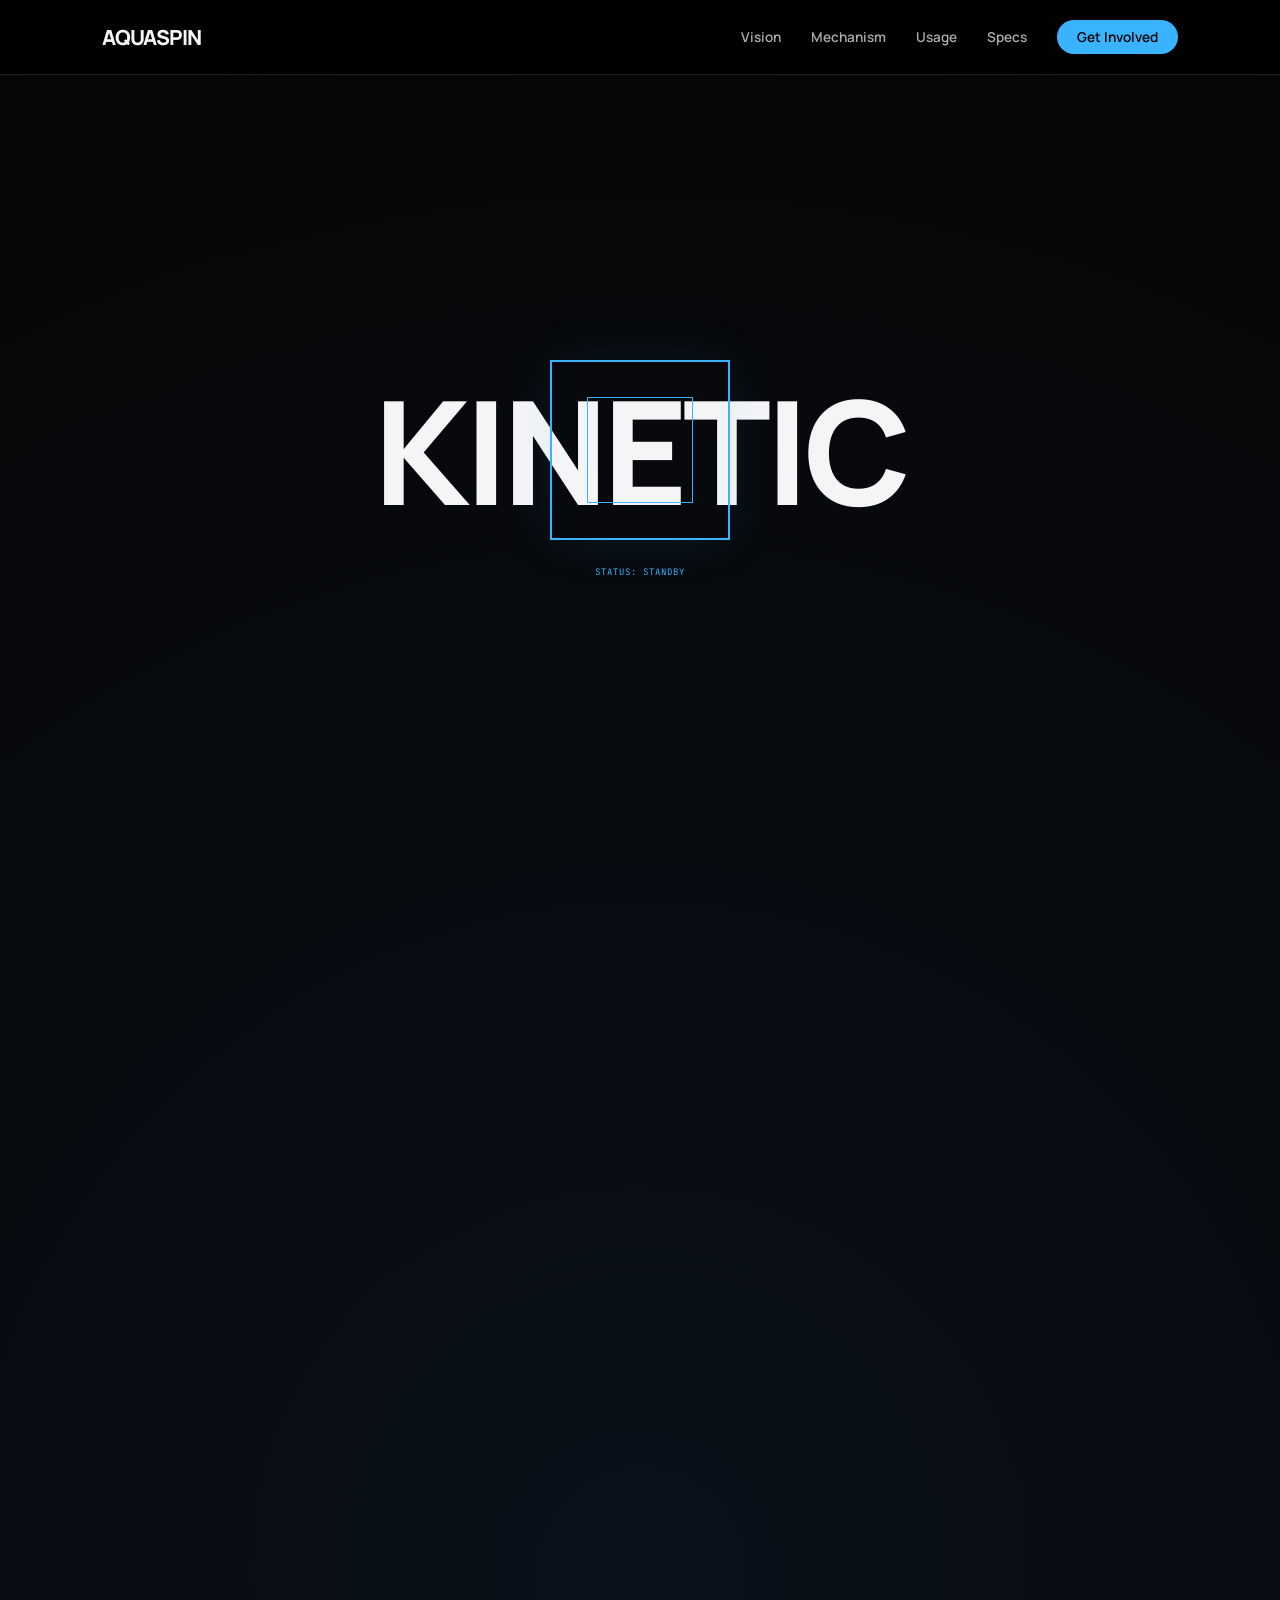
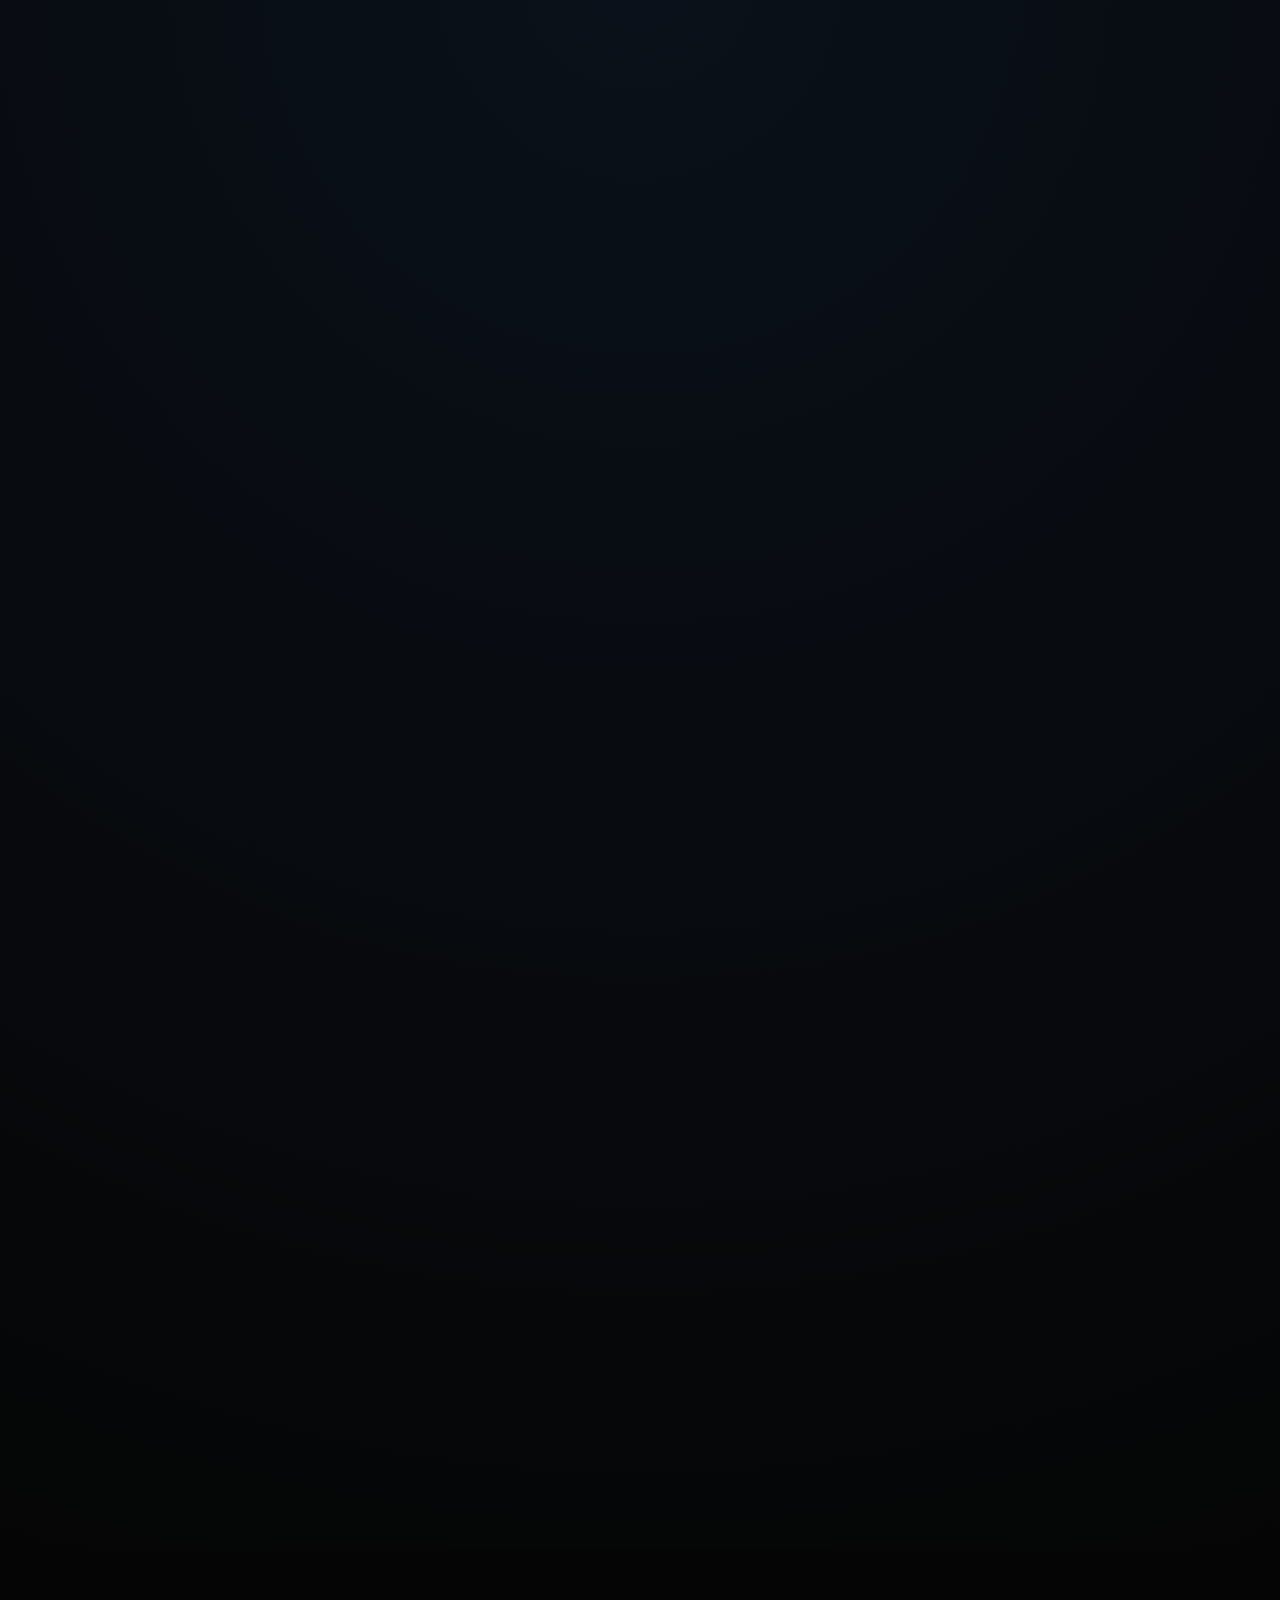
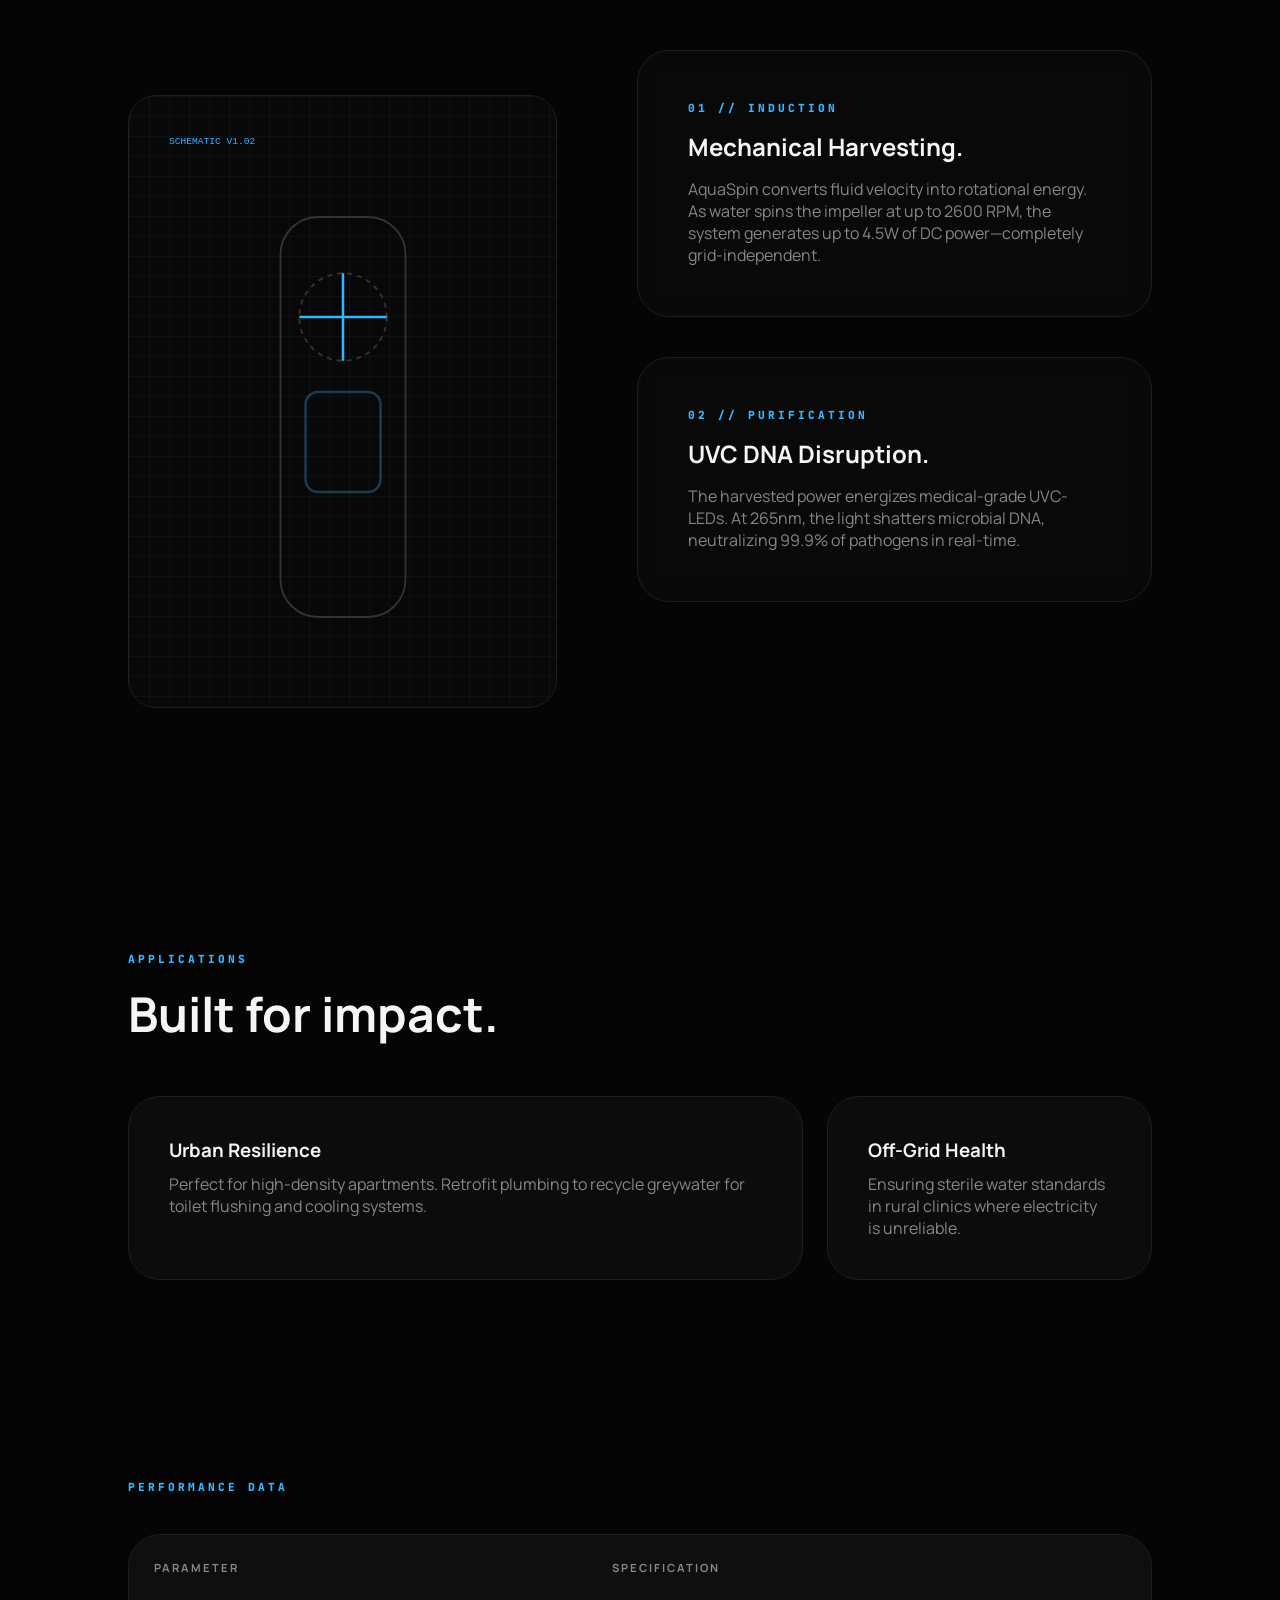
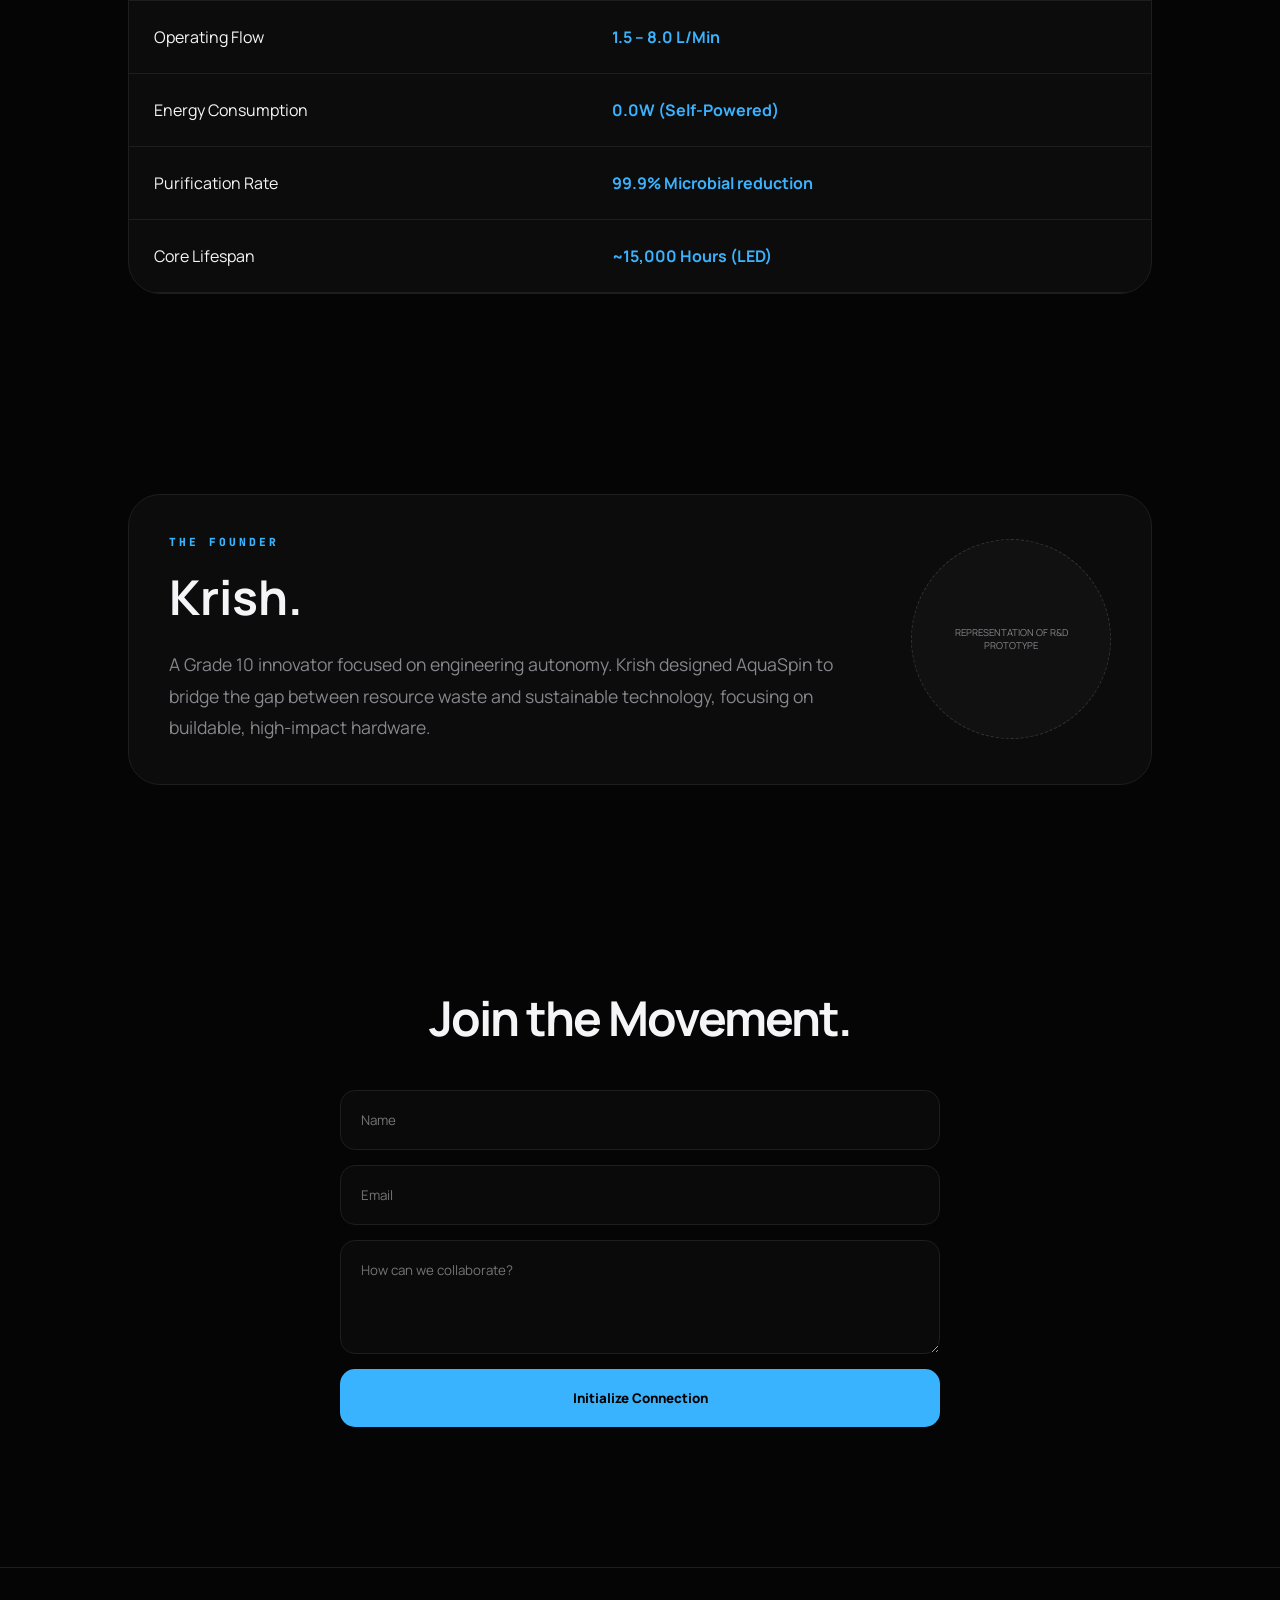
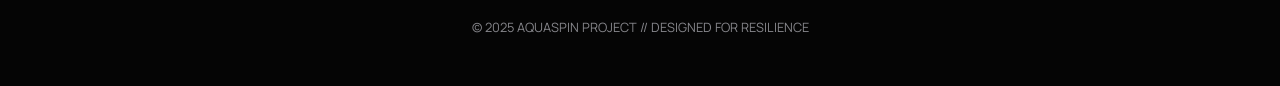
==== index.html @ 88998c46 "Add files via upload" ====
<!DOCTYPE html>
<html lang="en">
<head>
    <meta charset="UTF-8" />
    <meta name="viewport" content="width=device-width, initial-scale=1.0" />
    
    <title>AquaSpin | Kinetic Morphing & Engineering</title>
    <meta name="description" content="AquaSpin: Harvesting kinetic energy from greywater to power UVC-LED purification with zero external electricity.">
    
    <link href="https://fonts.googleapis.com/css2?family=Manrope:wght@300;400;600;700;800&family=JetBrains+Mono&display=swap" rel="stylesheet">
    
    <style>
        :root {
            --bg: #050505;
            --panel: #0c0c0d;
            --border: #1e1e1f;
            --white: #f5f5f7;
            --gray: #86868b;
            --accent: #3ab3ff;
            --accent-glow: rgba(58, 179, 255, 0.4);
            --accent-gradient: linear-gradient(135deg, #3ab3ff, #6ee1ff);
        }

        * { margin:0; padding:0; box-sizing:border-box; font-family:'Manrope', sans-serif; scroll-behavior: smooth; }
        body { background: var(--bg); color: var(--white); overflow-x: hidden; -webkit-font-smoothing: antialiased; }

        /* --- THE FAIL-SAFE LOADER --- */
        #loader {
            position: fixed; inset: 0; background: #000; z-index: 99999;
            display: flex; flex-direction: column; justify-content: center; align-items: center;
            transition: opacity 0.6s cubic-bezier(0.4, 0, 0.2, 1);
        }
        .loader-bar { width: 150px; height: 2px; background: rgba(58, 179, 255, 0.2); position: relative; overflow: hidden; }
        .loader-bar::after { content: ''; position: absolute; width: 40%; height: 100%; background: var(--accent); animation: loading 1.5s infinite; }
        @keyframes loading { 0% { left: -40%; } 100% { left: 100%; } }

        /* --- DYNAMIC NAVIGATION --- */
        nav {
            position: fixed; top: 0; left: 0; width: 100%;
            display: flex; justify-content: space-between; align-items: center;
            padding: 20px 8%; z-index: 9999;
            background: rgba(0,0,0,0.7); backdrop-filter: blur(20px);
            border-bottom: 1px solid var(--border);
            transition: 0.4s;
        }
        .logo { font-weight: 800; font-size: 1.3rem; letter-spacing: -1px; cursor: pointer; color: var(--white); }
        .nav-links { display: flex; gap: 30px; align-items: center; }
        .nav-links a { text-decoration: none; color: var(--white); opacity: 0.7; transition: 0.3s; font-size: 0.85rem; font-weight: 600; }
        .nav-links a:hover { opacity: 1; color: var(--accent); }
        .cta-nav { background: var(--accent); padding: 8px 20px; border-radius: 30px; color: #000 !important; font-weight: 700; opacity: 1 !important; }
        .menu-toggle { display: none; font-size: 1.5rem; cursor: pointer; color: var(--white); }

        /* --- MORPHING HERO --- */
        .scroll-container { height: 350vh; position: relative; background: radial-gradient(circle at center, #0a111a 0%, #050505 100%); }
        .sticky-frame {
            position: sticky; top: 0; height: 100vh;
            display: flex; flex-direction: column; justify-content: center; align-items: center;
            overflow: hidden;
        }
        .hero-text {
            position: absolute; font-size: clamp(3.5rem, 12vw, 9rem); font-weight: 800;
            letter-spacing: -5px; line-height: 0.8; text-align: center;
            transition: transform 0.1s linear, opacity 0.1s linear;
        }
        .morph-core {
            width: 180px; height: 180px; border: 2px solid var(--accent);
            position: relative; display: flex; justify-content: center; align-items: center;
            transition: all 0.1s linear; box-shadow: 0 0 50px rgba(58, 179, 255, 0.1);
        }
        .core-inner { width: 60%; height: 60%; border: 1px solid var(--accent); animation: spin 10s linear infinite; }
        @keyframes spin { 100% { transform: rotate(360deg); } }
        #status { position: absolute; font-family: 'JetBrains Mono'; font-size: 9px; bottom: -40px; white-space: nowrap; letter-spacing: 1px; color: var(--accent); }

        /* --- CONTENT SECTIONS --- */
        section { padding: 100px 10%; position: relative; }
        .info-panel {
            max-width: 550px; padding: 50px; background: rgba(255,255,255,0.02);
            border: 1px solid var(--border); backdrop-filter: blur(15px);
            border-radius: 32px; opacity: 0; transform: translateY(40px);
            transition: all 0.8s ease; margin-bottom: 150px;
        }
        .info-panel.active { opacity: 1; transform: translateY(0); }
        .tag { font-family: 'JetBrains Mono'; color: var(--accent); font-size: 0.7rem; letter-spacing: 3px; font-weight: 800; text-transform: uppercase; margin-bottom: 15px; display: block; }

        /* --- BLUEPRINT SECTION --- */
        .tech-grid { display: grid; grid-template-columns: 1fr 1.2fr; gap: 80px; align-items: center; }
        .blueprint-container {
            background: #080808; border: 1px solid var(--border); padding: 40px; border-radius: 28px;
            background-image: linear-gradient(rgba(58, 179, 255, 0.05) 1px, transparent 1px), linear-gradient(90deg, rgba(58, 179, 255, 0.05) 1px, transparent 1px);
            background-size: 20px 20px;
        }
        .blueprint-svg { width: 100%; max-width: 250px; display: block; margin: 0 auto; }
        .wireframe { fill: none; stroke: #333; stroke-width: 1.5; }
        .wireframe-accent { fill: none; stroke: var(--accent); stroke-width: 2; }

        /* --- BENTO GRID --- */
        .grid { display: grid; grid-template-columns: repeat(3, 1fr); gap: 24px; }
        .card { background: var(--panel); border: 1px solid var(--border); border-radius: 32px; padding: 40px; transition: 0.4s; }
        .card:hover { border-color: #444; }
        .wide { grid-column: span 2; }
        .stat { font-size: 4rem; font-weight: 800; color: var(--white); }

        /* --- SPECS TABLE --- */
        .specs-container { background: var(--panel); border-radius: 32px; border: 1px solid var(--border); overflow: hidden; margin-top: 40px; }
        table { width: 100%; border-collapse: collapse; }
        th, td { padding: 25px; text-align: left; border-bottom: 1px solid var(--border); }
        th { color: var(--gray); font-size: 0.7rem; text-transform: uppercase; letter-spacing: 2px; background: rgba(255,255,255,0.01); }
        .highlight-row { color: var(--accent); font-weight: 700; }

        /* --- CONTACT FORM --- */
        .contact-form { max-width: 600px; margin: 40px auto; display: grid; gap: 15px; }
        input, textarea { width: 100%; padding: 20px; background: #0a0a0a; border: 1px solid var(--border); border-radius: 15px; color: white; outline: none; }
        .submit-btn { background: var(--accent); color: #000; border: none; padding: 20px; border-radius: 15px; font-weight: 800; cursor: pointer; transition: 0.3s; }
        .submit-btn:hover { transform: translateY(-3px); box-shadow: 0 10px 20px var(--accent-glow); }

        @media (max-width: 900px) {
            .nav-links { display: none; position: absolute; top: 100%; left: 0; width: 100%; background: #000; flex-direction: column; padding: 40px; border-bottom: 1px solid var(--border); }
            .nav-links.active { display: flex; }
            .menu-toggle { display: block; }
            .grid, .tech-grid { grid-template-columns: 1fr; }
            .wide { grid-column: span 1; }
        }
    </style>
</head>
<body>

    <div id="loader">
        <div class="loader-bar"></div>
        <p style="margin-top:20px; font-family:'JetBrains Mono'; color:var(--accent); font-size:10px;">AQUASPIN_CORE_INIT</p>
    </div>

    <nav>
        <div class="logo" onclick="window.scrollTo(0,0)">AQUASPIN</div>
        <div class="menu-toggle" id="menu-btn">☰</div>
        <div class="nav-links" id="nav-menu">
            <a href="#overview">Vision</a>
            <a href="#tech">Mechanism</a>
            <a href="#usage">Usage</a>
            <a href="#specs">Specs</a>
            <a href="#contact" class="cta-nav">Get Involved</a>
        </div>
    </nav>

    <div class="scroll-container" id="overview">
        <div class="sticky-frame">
            <h1 class="hero-text" id="titleA">KINETIC</h1>
            <h1 class="hero-text" id="titleB" style="margin-top: 150px; opacity: 0;">POWER</h1>

            <div class="morph-core" id="core">
                <div class="core-inner"></div>
                <div id="status">STATUS: STANDBY</div>
            </div>
        </div>
    </div>

    <section id="tech">
        <div class="tech-grid">
            <div class="blueprint-container">
                <div style="font-family:monospace; color:var(--accent); font-size:0.6rem; margin-bottom:20px; text-transform:uppercase;">Schematic v1.02</div>
                <svg viewBox="0 0 200 400" class="blueprint-svg">
                    <rect x="50" y="40" width="100" height="320" rx="30" class="wireframe" />
                    <circle cx="100" cy="120" r="35" class="wireframe" style="stroke-dasharray: 4;" />
                    <path d="M100 85 L100 155 M65 120 L135 120" class="wireframe-accent" />
                    <rect x="70" y="180" width="60" height="80" rx="10" class="wireframe-accent" style="opacity:0.3" />
                </svg>
            </div>
            <div>
                <div class="info-panel active" style="opacity:1; transform:none; max-width:100%; margin-bottom:40px;">
                    <span class="tag">01 // Induction</span>
                    <h2>Mechanical Harvesting.</h2>
                    <p style="color:var(--gray); margin-top:15px;">AquaSpin converts fluid velocity into rotational energy. As water spins the impeller at up to 2600 RPM, the system generates up to 4.5W of DC power—completely grid-independent.</p>
                </div>
                <div class="info-panel active" style="opacity:1; transform:none; max-width:100%;">
                    <span class="tag">02 // Purification</span>
                    <h2>UVC DNA Disruption.</h2>
                    <p style="color:var(--gray); margin-top:15px;">The harvested power energizes medical-grade UVC-LEDs. At 265nm, the light shatters microbial DNA, neutralizing 99.9% of pathogens in real-time.</p>
                </div>
            </div>
        </div>
    </section>

    

    <section id="usage">
        <span class="tag">Applications</span>
        <h2 style="font-size:3rem; margin-bottom:50px;">Built for impact.</h2>
        <div class="grid">
            <div class="card wide">
                <h3>Urban Resilience</h3>
                <p style="color:var(--gray); margin-top:10px;">Perfect for high-density apartments. Retrofit plumbing to recycle greywater for toilet flushing and cooling systems.</p>
            </div>
            <div class="card">
                <h3>Off-Grid Health</h3>
                <p style="color:var(--gray); margin-top:10px;">Ensuring sterile water standards in rural clinics where electricity is unreliable.</p>
            </div>
        </div>
    </section>

    <section id="specs">
        <span class="tag">Performance Data</span>
        <div class="specs-container">
            <table>
                <thead><tr><th>Parameter</th><th>Specification</th></tr></thead>
                <tbody>
                    <tr><td>Operating Flow</td><td class="highlight-row">1.5 – 8.0 L/Min</td></tr>
                    <tr><td>Energy Consumption</td><td class="highlight-row">0.0W (Self-Powered)</td></tr>
                    <tr><td>Purification Rate</td><td class="highlight-row">99.9% Microbial reduction</td></tr>
                    <tr><td>Core Lifespan</td><td class="highlight-row">~15,000 Hours (LED)</td></tr>
                </tbody>
            </table>
        </div>
    </section>

    <section id="founder">
        <div class="card" style="display:flex; gap:50px; flex-wrap:wrap; align-items:center;">
            <div style="flex:1; min-width:300px;">
                <span class="tag">The Founder</span>
                <h2 style="font-size:3rem;">Krish.</h2>
                <p style="color:var(--gray); font-size:1.1rem; line-height:1.8; margin-top:20px;">A Grade 10 innovator focused on engineering autonomy. Krish designed AquaSpin to bridge the gap between resource waste and sustainable technology, focusing on buildable, high-impact hardware.</p>
            </div>
            <div style="width:200px; height:200px; background:#111; border:1px dashed #333; border-radius:50%; display:flex; align-items:center; text-align:center; font-size:0.6rem; color:var(--gray); padding:20px;">
                REPRESENTATION OF R&D PROTOTYPE
            </div>
        </div>
    </section>

    <section id="contact" style="text-align:center;">
        <h2 style="font-size:3rem; letter-spacing:-2px;">Join the Movement.</h2>
        <form class="contact-form" action="https://formspree.io/f/mnqeogov" method="POST">
            <input type="text" name="name" placeholder="Name" required>
            <input type="email" name="email" placeholder="Email" required>
            <textarea name="message" rows="4" placeholder="How can we collaborate?" required></textarea>
            <button type="submit" class="submit-btn">Initialize Connection</button>
        </form>
    </section>

    <footer style="padding:50px 10%; border-top:1px solid var(--border); text-align:center; color:var(--gray); font-size:0.8rem;">
        © 2025 AQUASPIN PROJECT // DESIGNED FOR RESILIENCE
    </footer>

    <script>
        const menuBtn = document.getElementById('menu-btn');
        const navMenu = document.getElementById('nav-menu');
        const core = document.getElementById('core');
        const titleA = document.getElementById('titleA');
        const titleB = document.getElementById('titleB');
        const status = document.getElementById('status');

        // Mobile Menu Logic
        menuBtn.onclick = () => {
            navMenu.classList.toggle('active');
            menuBtn.innerHTML = navMenu.classList.contains('active') ? '✕' : '☰';
        };

        // Scroll Morph Logic
        window.addEventListener('scroll', () => {
            const scrolled = window.scrollY;
            const threshold = 1000;
            const rate = Math.min(scrolled / threshold, 1);

            // Morph Hero Elements
            core.style.borderRadius = `${rate * 50}%`;
            core.style.transform = `scale(${1 + (rate * 1.5)}) rotate(${scrolled / 3}deg)`;
            
            titleA.style.transform = `translateY(${rate * -150}px) scale(${1 - rate})`;
            titleA.style.opacity = 1 - (rate * 2);
            
            titleB.style.opacity = rate > 0.5 ? (rate - 0.5) * 2 : 0;
            titleB.style.transform = `translateY(${(1 - rate) * 80}px)`;

            if(rate > 0.9) status.innerText = "STATUS: MAXIMUM_OUTPUT";
            else if (rate > 0.1) status.innerText = "STATUS: HARVESTING_FLOW";
            else status.innerText = "STATUS: STANDBY";

            // Reveal Info Panels
            document.querySelectorAll('.info-panel').forEach(panel => {
                const rect = panel.getBoundingClientRect();
                if(rect.top < window.innerHeight * 0.85) panel.classList.add('active');
            });
        });

        // Loader Fail-Safe
        function start() {
            const loader = document.getElementById('loader');
            if(loader) {
                loader.style.opacity = '0';
                setTimeout(() => loader.remove(), 600);
            }
        }
        window.addEventListener('load', start);
        window.addEventListener('scroll', start, {once: true});
        setTimeout(start, 2000);
    </script>
</body>
</html>
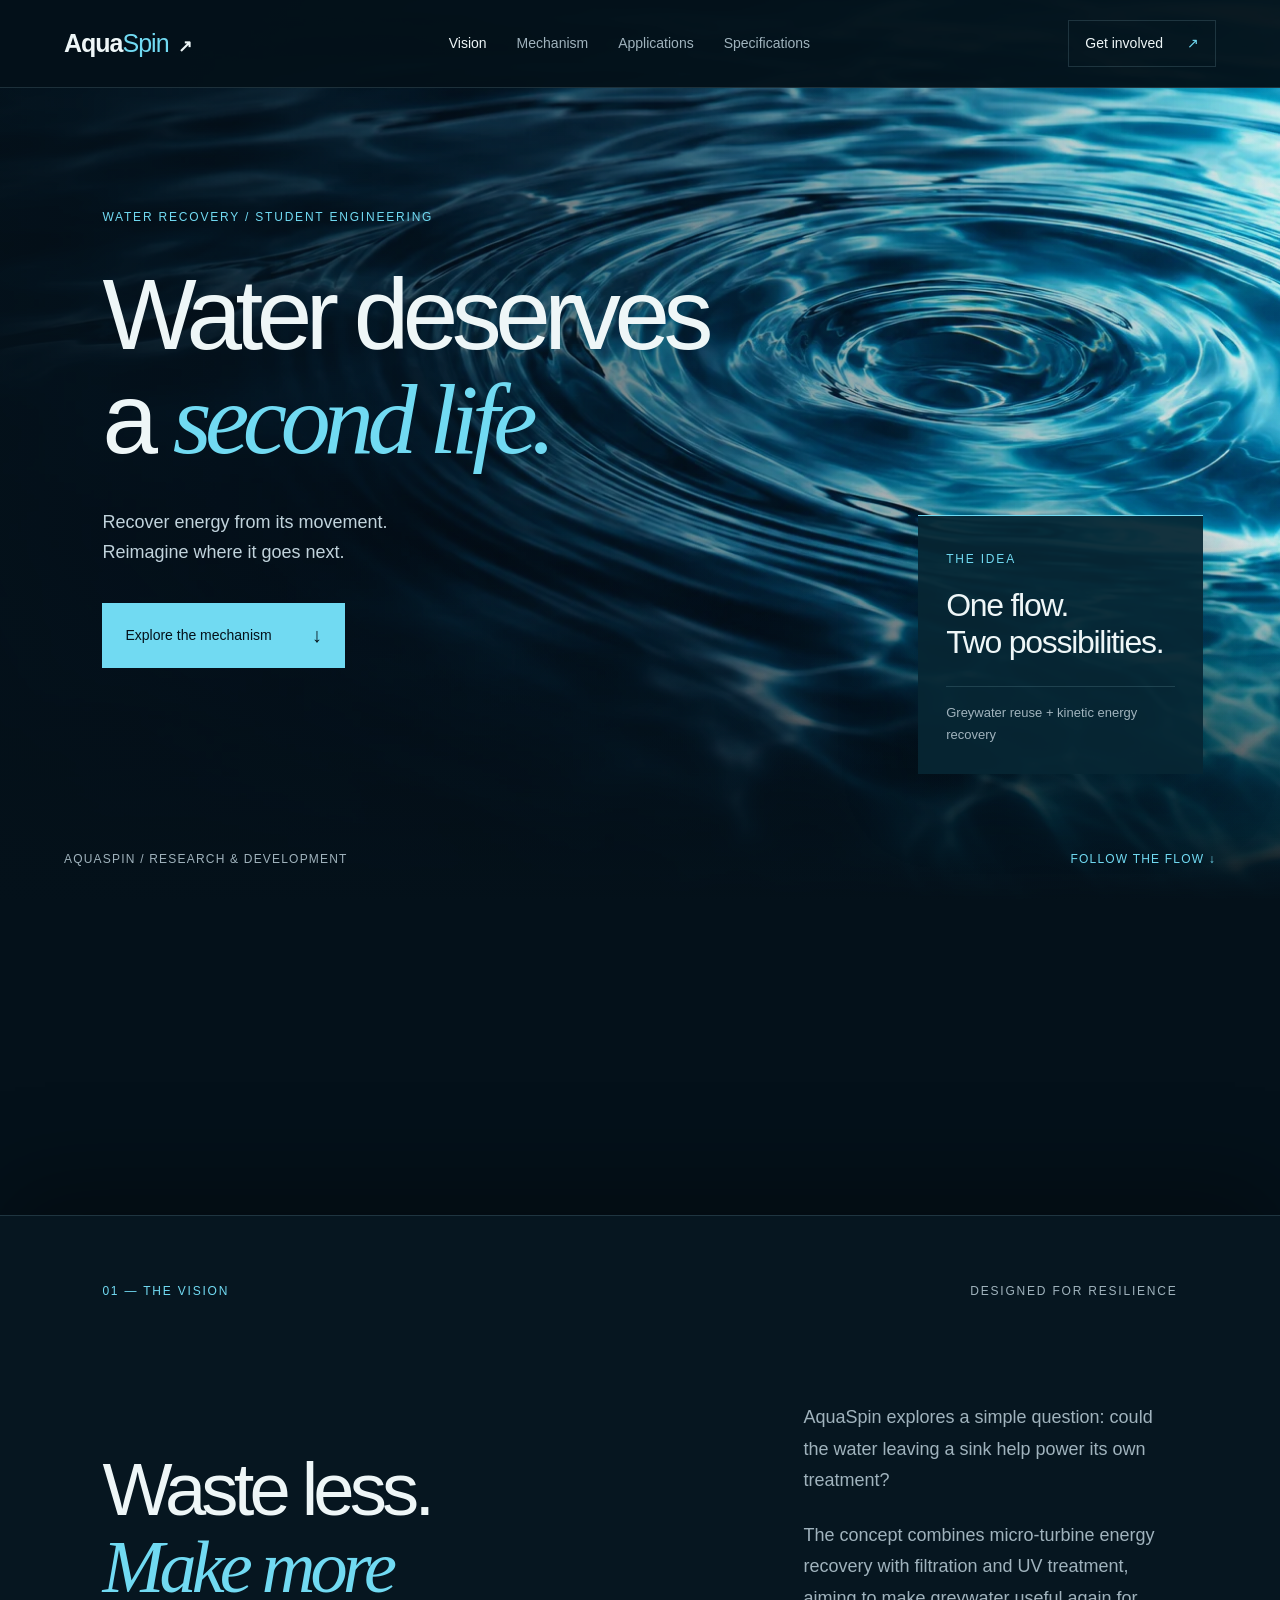
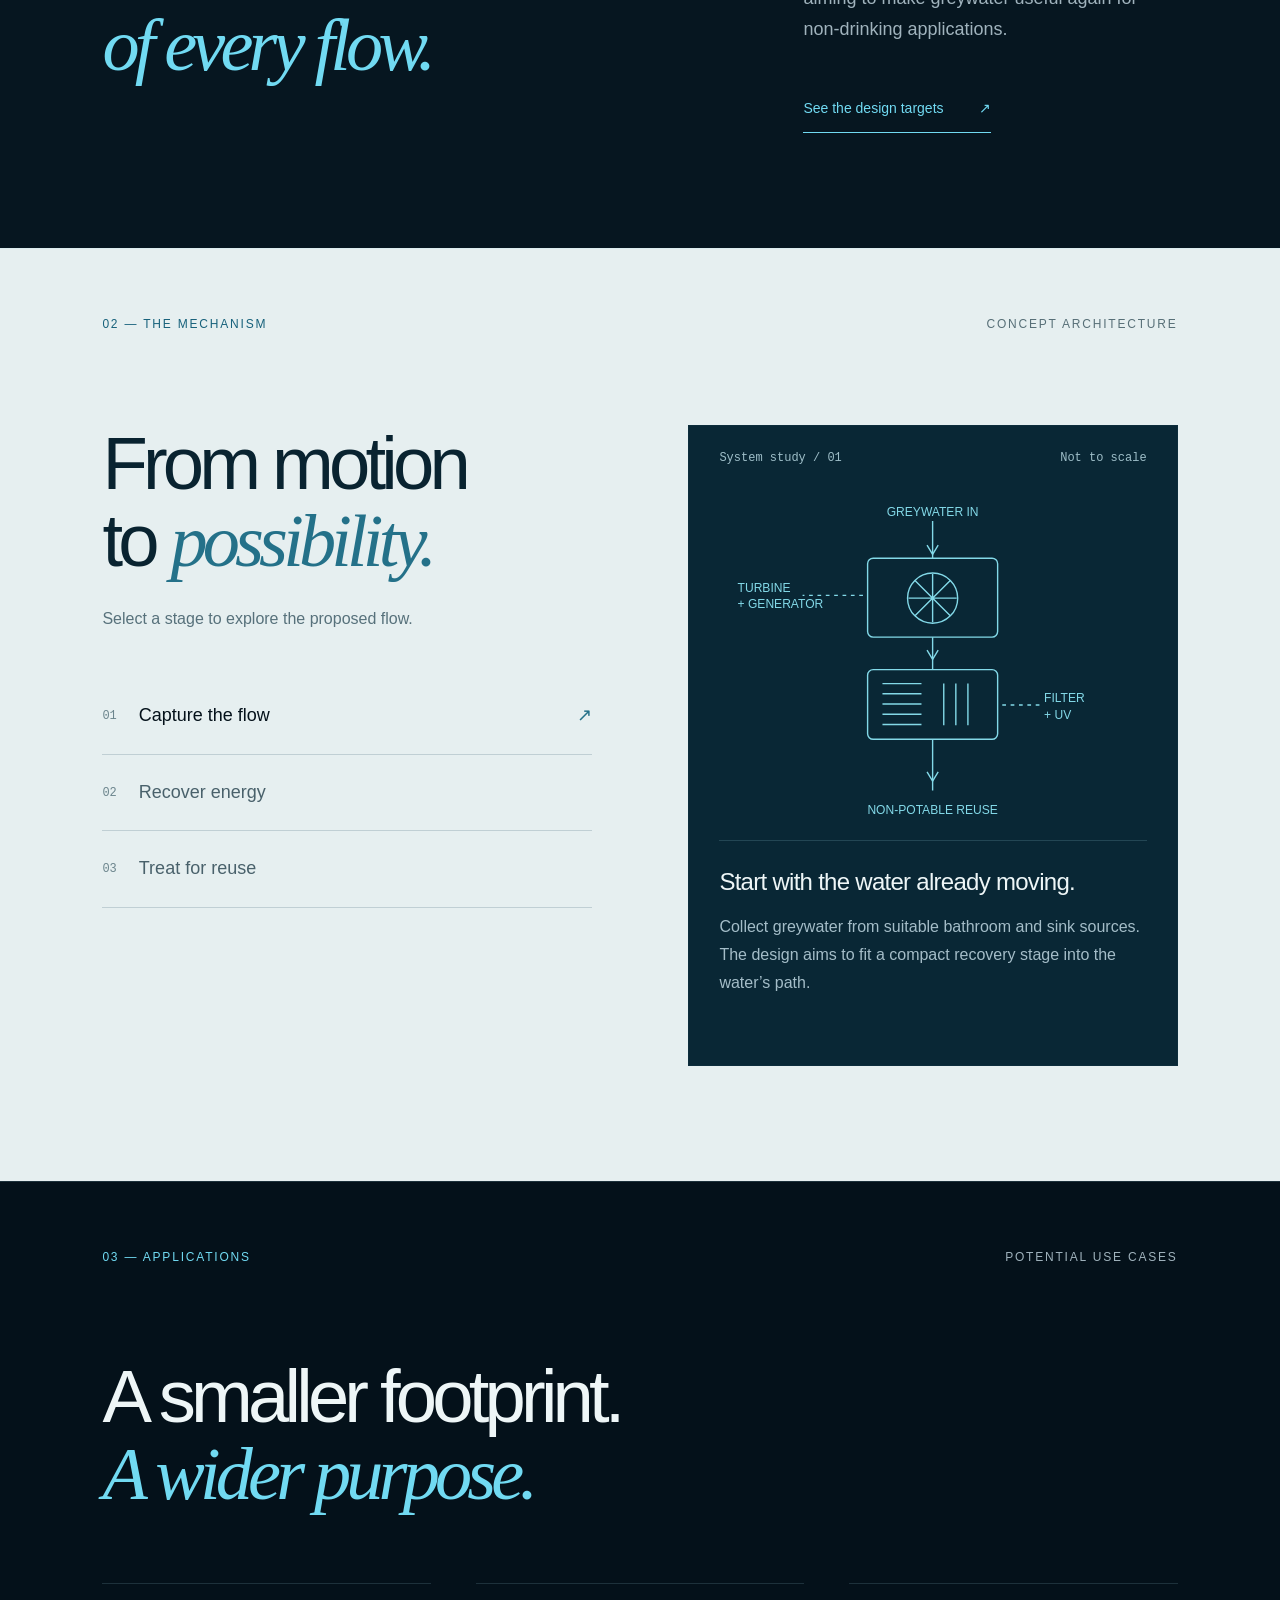
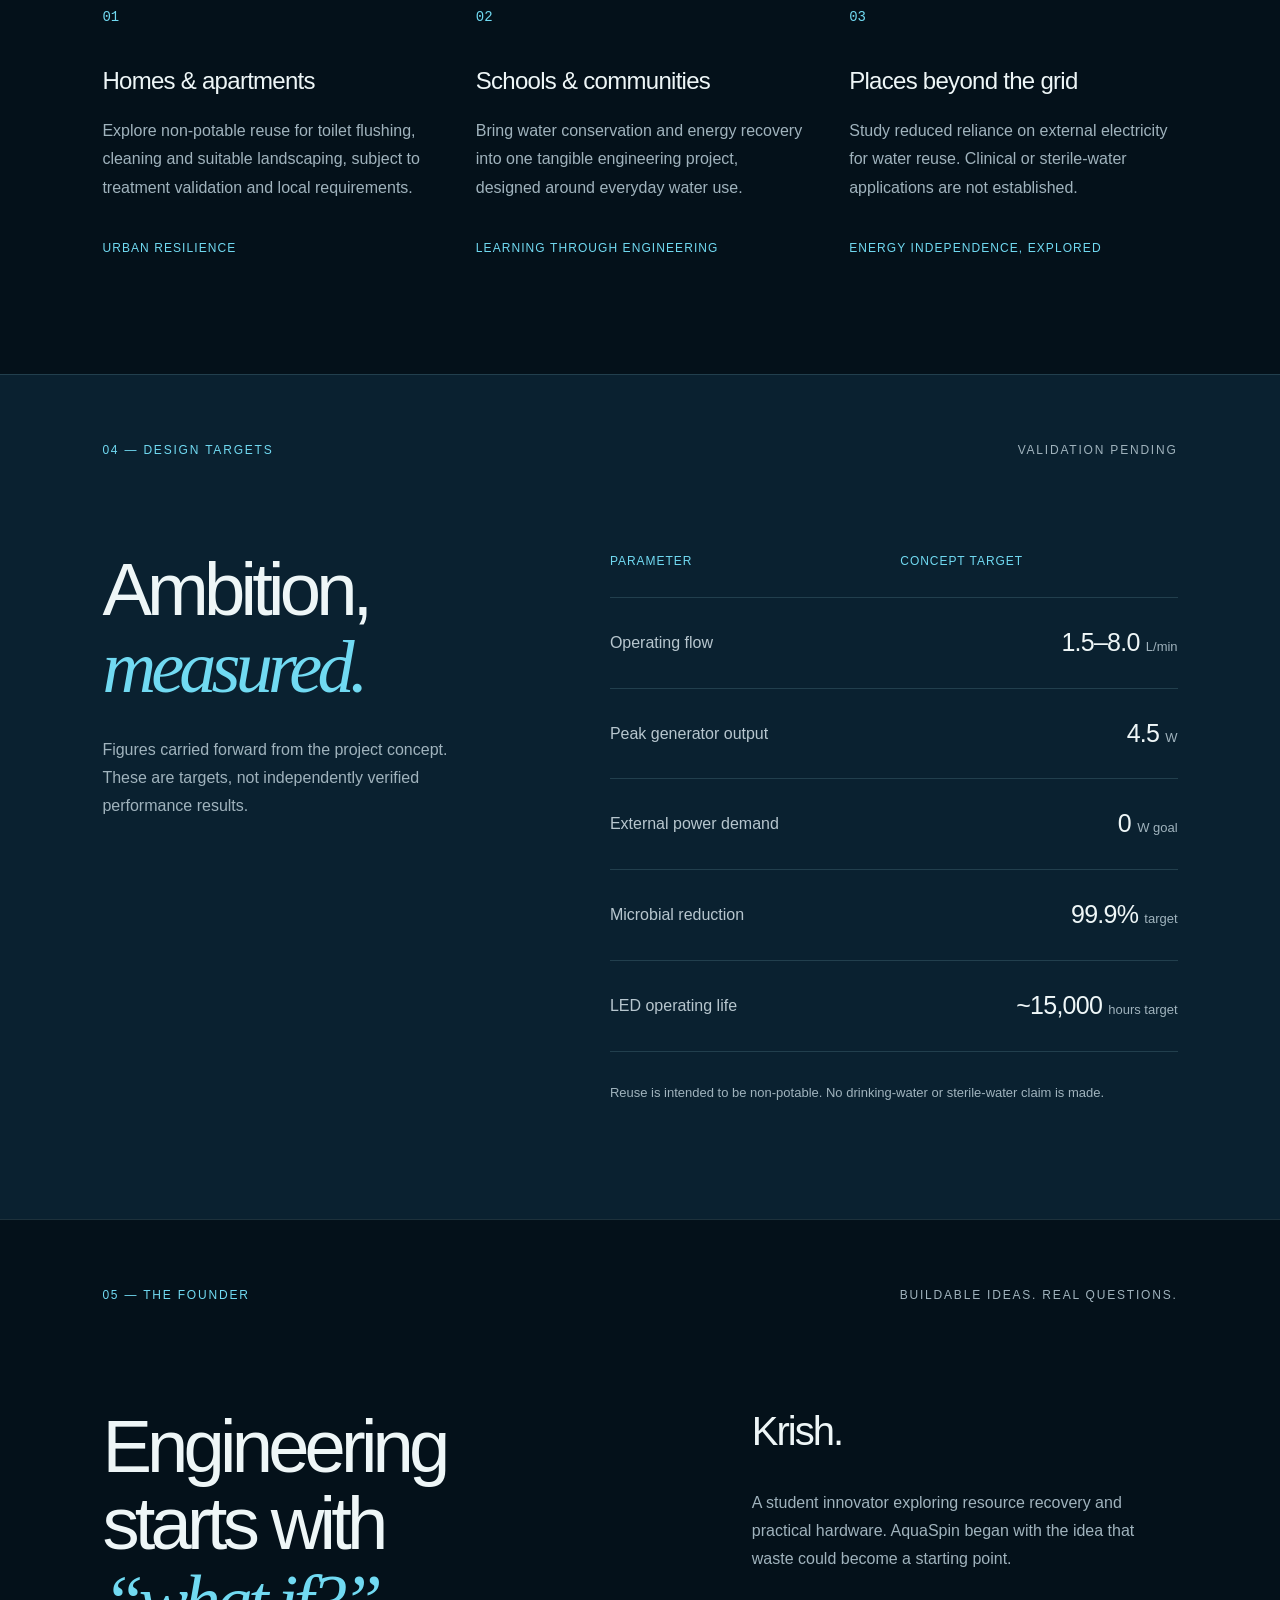
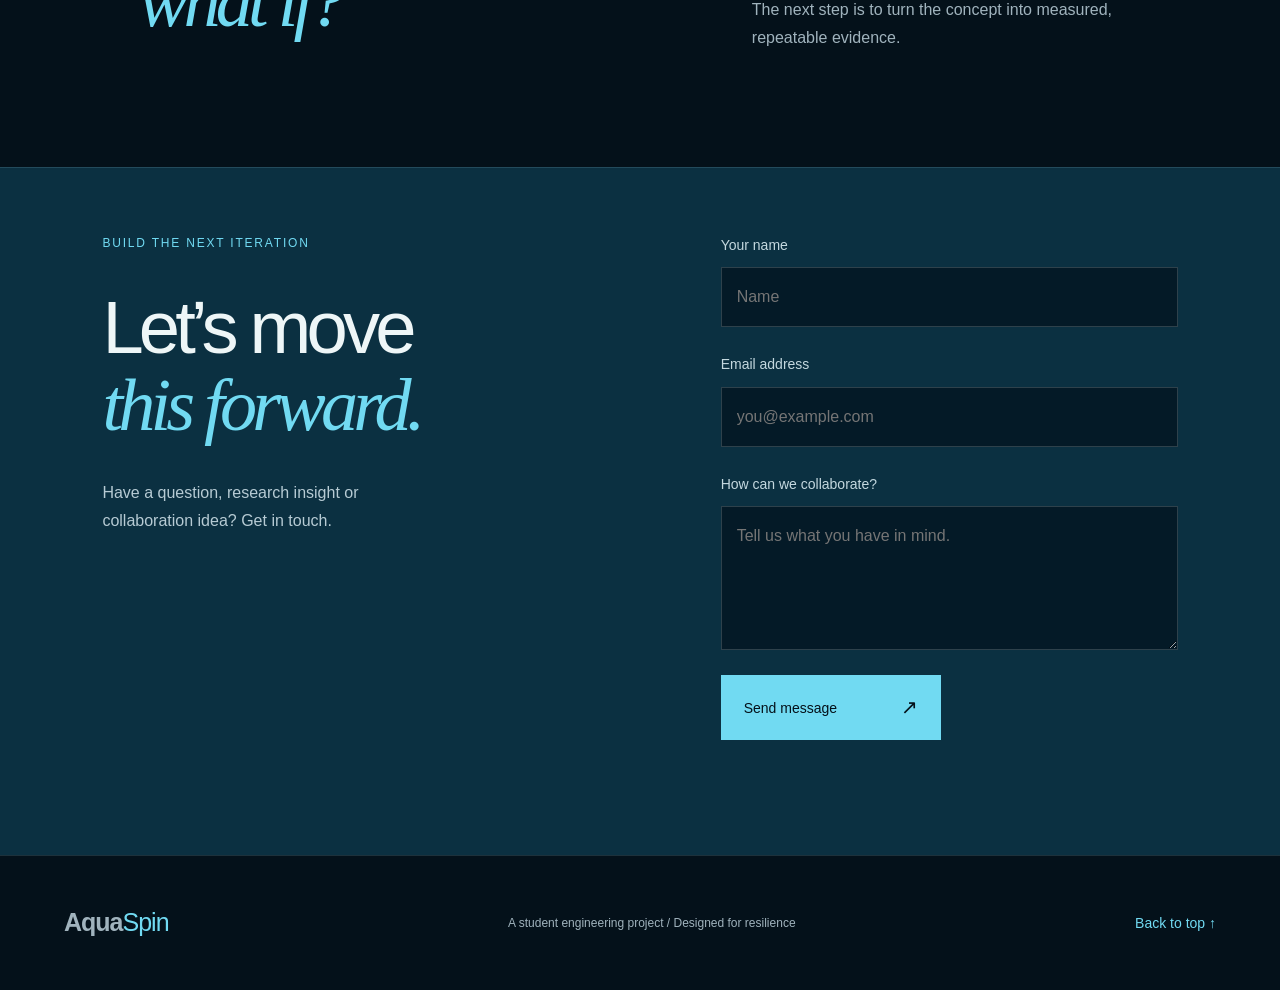
==== commit d5936e95: "Redesign AquaSpin as a focused engineering case study" ====
--- a/index.html
+++ b/index.html
@@ -1,295 +1,11 @@
-<!DOCTYPE html>
-<html lang="en">
-<head>
-    <meta charset="UTF-8" />
-    <meta name="viewport" content="width=device-width, initial-scale=1.0" />
-    
-    <title>AquaSpin | Kinetic Morphing & Engineering</title>
-    <meta name="description" content="AquaSpin: Harvesting kinetic energy from greywater to power UVC-LED purification with zero external electricity.">
-    
-    <link href="https://fonts.googleapis.com/css2?family=Manrope:wght@300;400;600;700;800&family=JetBrains+Mono&display=swap" rel="stylesheet">
-    
-    <style>
-        :root {
-            --bg: #050505;
-            --panel: #0c0c0d;
-            --border: #1e1e1f;
-            --white: #f5f5f7;
-            --gray: #86868b;
-            --accent: #3ab3ff;
-            --accent-glow: rgba(58, 179, 255, 0.4);
-            --accent-gradient: linear-gradient(135deg, #3ab3ff, #6ee1ff);
-        }
-
-        * { margin:0; padding:0; box-sizing:border-box; font-family:'Manrope', sans-serif; scroll-behavior: smooth; }
-        body { background: var(--bg); color: var(--white); overflow-x: hidden; -webkit-font-smoothing: antialiased; }
-
-        /* --- THE FAIL-SAFE LOADER --- */
-        #loader {
-            position: fixed; inset: 0; background: #000; z-index: 99999;
-            display: flex; flex-direction: column; justify-content: center; align-items: center;
-            transition: opacity 0.6s cubic-bezier(0.4, 0, 0.2, 1);
-        }
-        .loader-bar { width: 150px; height: 2px; background: rgba(58, 179, 255, 0.2); position: relative; overflow: hidden; }
-        .loader-bar::after { content: ''; position: absolute; width: 40%; height: 100%; background: var(--accent); animation: loading 1.5s infinite; }
-        @keyframes loading { 0% { left: -40%; } 100% { left: 100%; } }
-
-        /* --- DYNAMIC NAVIGATION --- */
-        nav {
-            position: fixed; top: 0; left: 0; width: 100%;
-            display: flex; justify-content: space-between; align-items: center;
-            padding: 20px 8%; z-index: 9999;
-            background: rgba(0,0,0,0.7); backdrop-filter: blur(20px);
-            border-bottom: 1px solid var(--border);
-            transition: 0.4s;
-        }
-        .logo { font-weight: 800; font-size: 1.3rem; letter-spacing: -1px; cursor: pointer; color: var(--white); }
-        .nav-links { display: flex; gap: 30px; align-items: center; }
-        .nav-links a { text-decoration: none; color: var(--white); opacity: 0.7; transition: 0.3s; font-size: 0.85rem; font-weight: 600; }
-        .nav-links a:hover { opacity: 1; color: var(--accent); }
-        .cta-nav { background: var(--accent); padding: 8px 20px; border-radius: 30px; color: #000 !important; font-weight: 700; opacity: 1 !important; }
-        .menu-toggle { display: none; font-size: 1.5rem; cursor: pointer; color: var(--white); }
-
-        /* --- MORPHING HERO --- */
-        .scroll-container { height: 350vh; position: relative; background: radial-gradient(circle at center, #0a111a 0%, #050505 100%); }
-        .sticky-frame {
-            position: sticky; top: 0; height: 100vh;
-            display: flex; flex-direction: column; justify-content: center; align-items: center;
-            overflow: hidden;
-        }
-        .hero-text {
-            position: absolute; font-size: clamp(3.5rem, 12vw, 9rem); font-weight: 800;
-            letter-spacing: -5px; line-height: 0.8; text-align: center;
-            transition: transform 0.1s linear, opacity 0.1s linear;
-        }
-        .morph-core {
-            width: 180px; height: 180px; border: 2px solid var(--accent);
-            position: relative; display: flex; justify-content: center; align-items: center;
-            transition: all 0.1s linear; box-shadow: 0 0 50px rgba(58, 179, 255, 0.1);
-        }
-        .core-inner { width: 60%; height: 60%; border: 1px solid var(--accent); animation: spin 10s linear infinite; }
-        @keyframes spin { 100% { transform: rotate(360deg); } }
-        #status { position: absolute; font-family: 'JetBrains Mono'; font-size: 9px; bottom: -40px; white-space: nowrap; letter-spacing: 1px; color: var(--accent); }
-
-        /* --- CONTENT SECTIONS --- */
-        section { padding: 100px 10%; position: relative; }
-        .info-panel {
-            max-width: 550px; padding: 50px; background: rgba(255,255,255,0.02);
-            border: 1px solid var(--border); backdrop-filter: blur(15px);
-            border-radius: 32px; opacity: 0; transform: translateY(40px);
-            transition: all 0.8s ease; margin-bottom: 150px;
-        }
-        .info-panel.active { opacity: 1; transform: translateY(0); }
-        .tag { font-family: 'JetBrains Mono'; color: var(--accent); font-size: 0.7rem; letter-spacing: 3px; font-weight: 800; text-transform: uppercase; margin-bottom: 15px; display: block; }
-
-        /* --- BLUEPRINT SECTION --- */
-        .tech-grid { display: grid; grid-template-columns: 1fr 1.2fr; gap: 80px; align-items: center; }
-        .blueprint-container {
-            background: #080808; border: 1px solid var(--border); padding: 40px; border-radius: 28px;
-            background-image: linear-gradient(rgba(58, 179, 255, 0.05) 1px, transparent 1px), linear-gradient(90deg, rgba(58, 179, 255, 0.05) 1px, transparent 1px);
-            background-size: 20px 20px;
-        }
-        .blueprint-svg { width: 100%; max-width: 250px; display: block; margin: 0 auto; }
-        .wireframe { fill: none; stroke: #333; stroke-width: 1.5; }
-        .wireframe-accent { fill: none; stroke: var(--accent); stroke-width: 2; }
-
-        /* --- BENTO GRID --- */
-        .grid { display: grid; grid-template-columns: repeat(3, 1fr); gap: 24px; }
-        .card { background: var(--panel); border: 1px solid var(--border); border-radius: 32px; padding: 40px; transition: 0.4s; }
-        .card:hover { border-color: #444; }
-        .wide { grid-column: span 2; }
-        .stat { font-size: 4rem; font-weight: 800; color: var(--white); }
-
-        /* --- SPECS TABLE --- */
-        .specs-container { background: var(--panel); border-radius: 32px; border: 1px solid var(--border); overflow: hidden; margin-top: 40px; }
-        table { width: 100%; border-collapse: collapse; }
-        th, td { padding: 25px; text-align: left; border-bottom: 1px solid var(--border); }
-        th { color: var(--gray); font-size: 0.7rem; text-transform: uppercase; letter-spacing: 2px; background: rgba(255,255,255,0.01); }
-        .highlight-row { color: var(--accent); font-weight: 700; }
-
-        /* --- CONTACT FORM --- */
-        .contact-form { max-width: 600px; margin: 40px auto; display: grid; gap: 15px; }
-        input, textarea { width: 100%; padding: 20px; background: #0a0a0a; border: 1px solid var(--border); border-radius: 15px; color: white; outline: none; }
-        .submit-btn { background: var(--accent); color: #000; border: none; padding: 20px; border-radius: 15px; font-weight: 800; cursor: pointer; transition: 0.3s; }
-        .submit-btn:hover { transform: translateY(-3px); box-shadow: 0 10px 20px var(--accent-glow); }
-
-        @media (max-width: 900px) {
-            .nav-links { display: none; position: absolute; top: 100%; left: 0; width: 100%; background: #000; flex-direction: column; padding: 40px; border-bottom: 1px solid var(--border); }
-            .nav-links.active { display: flex; }
-            .menu-toggle { display: block; }
-            .grid, .tech-grid { grid-template-columns: 1fr; }
-            .wide { grid-column: span 1; }
-        }
-    </style>
-</head>
-<body>
-
-    <div id="loader">
-        <div class="loader-bar"></div>
-        <p style="margin-top:20px; font-family:'JetBrains Mono'; color:var(--accent); font-size:10px;">AQUASPIN_CORE_INIT</p>
-    </div>
-
-    <nav>
-        <div class="logo" onclick="window.scrollTo(0,0)">AQUASPIN</div>
-        <div class="menu-toggle" id="menu-btn">☰</div>
-        <div class="nav-links" id="nav-menu">
-            <a href="#overview">Vision</a>
-            <a href="#tech">Mechanism</a>
-            <a href="#usage">Usage</a>
-            <a href="#specs">Specs</a>
-            <a href="#contact" class="cta-nav">Get Involved</a>
-        </div>
-    </nav>
-
-    <div class="scroll-container" id="overview">
-        <div class="sticky-frame">
-            <h1 class="hero-text" id="titleA">KINETIC</h1>
-            <h1 class="hero-text" id="titleB" style="margin-top: 150px; opacity: 0;">POWER</h1>
-
-            <div class="morph-core" id="core">
-                <div class="core-inner"></div>
-                <div id="status">STATUS: STANDBY</div>
-            </div>
-        </div>
-    </div>
-
-    <section id="tech">
-        <div class="tech-grid">
-            <div class="blueprint-container">
-                <div style="font-family:monospace; color:var(--accent); font-size:0.6rem; margin-bottom:20px; text-transform:uppercase;">Schematic v1.02</div>
-                <svg viewBox="0 0 200 400" class="blueprint-svg">
-                    <rect x="50" y="40" width="100" height="320" rx="30" class="wireframe" />
-                    <circle cx="100" cy="120" r="35" class="wireframe" style="stroke-dasharray: 4;" />
-                    <path d="M100 85 L100 155 M65 120 L135 120" class="wireframe-accent" />
-                    <rect x="70" y="180" width="60" height="80" rx="10" class="wireframe-accent" style="opacity:0.3" />
-                </svg>
-            </div>
-            <div>
-                <div class="info-panel active" style="opacity:1; transform:none; max-width:100%; margin-bottom:40px;">
-                    <span class="tag">01 // Induction</span>
-                    <h2>Mechanical Harvesting.</h2>
-                    <p style="color:var(--gray); margin-top:15px;">AquaSpin converts fluid velocity into rotational energy. As water spins the impeller at up to 2600 RPM, the system generates up to 4.5W of DC power—completely grid-independent.</p>
-                </div>
-                <div class="info-panel active" style="opacity:1; transform:none; max-width:100%;">
-                    <span class="tag">02 // Purification</span>
-                    <h2>UVC DNA Disruption.</h2>
-                    <p style="color:var(--gray); margin-top:15px;">The harvested power energizes medical-grade UVC-LEDs. At 265nm, the light shatters microbial DNA, neutralizing 99.9% of pathogens in real-time.</p>
-                </div>
-            </div>
-        </div>
-    </section>
-
-    
-
-    <section id="usage">
-        <span class="tag">Applications</span>
-        <h2 style="font-size:3rem; margin-bottom:50px;">Built for impact.</h2>
-        <div class="grid">
-            <div class="card wide">
-                <h3>Urban Resilience</h3>
-                <p style="color:var(--gray); margin-top:10px;">Perfect for high-density apartments. Retrofit plumbing to recycle greywater for toilet flushing and cooling systems.</p>
-            </div>
-            <div class="card">
-                <h3>Off-Grid Health</h3>
-                <p style="color:var(--gray); margin-top:10px;">Ensuring sterile water standards in rural clinics where electricity is unreliable.</p>
-            </div>
-        </div>
-    </section>
-
-    <section id="specs">
-        <span class="tag">Performance Data</span>
-        <div class="specs-container">
-            <table>
-                <thead><tr><th>Parameter</th><th>Specification</th></tr></thead>
-                <tbody>
-                    <tr><td>Operating Flow</td><td class="highlight-row">1.5 – 8.0 L/Min</td></tr>
-                    <tr><td>Energy Consumption</td><td class="highlight-row">0.0W (Self-Powered)</td></tr>
-                    <tr><td>Purification Rate</td><td class="highlight-row">99.9% Microbial reduction</td></tr>
-                    <tr><td>Core Lifespan</td><td class="highlight-row">~15,000 Hours (LED)</td></tr>
-                </tbody>
-            </table>
-        </div>
-    </section>
-
-    <section id="founder">
-        <div class="card" style="display:flex; gap:50px; flex-wrap:wrap; align-items:center;">
-            <div style="flex:1; min-width:300px;">
-                <span class="tag">The Founder</span>
-                <h2 style="font-size:3rem;">Krish.</h2>
-                <p style="color:var(--gray); font-size:1.1rem; line-height:1.8; margin-top:20px;">A Grade 10 innovator focused on engineering autonomy. Krish designed AquaSpin to bridge the gap between resource waste and sustainable technology, focusing on buildable, high-impact hardware.</p>
-            </div>
-            <div style="width:200px; height:200px; background:#111; border:1px dashed #333; border-radius:50%; display:flex; align-items:center; text-align:center; font-size:0.6rem; color:var(--gray); padding:20px;">
-                REPRESENTATION OF R&D PROTOTYPE
-            </div>
-        </div>
-    </section>
-
-    <section id="contact" style="text-align:center;">
-        <h2 style="font-size:3rem; letter-spacing:-2px;">Join the Movement.</h2>
-        <form class="contact-form" action="https://formspree.io/f/mnqeogov" method="POST">
-            <input type="text" name="name" placeholder="Name" required>
-            <input type="email" name="email" placeholder="Email" required>
-            <textarea name="message" rows="4" placeholder="How can we collaborate?" required></textarea>
-            <button type="submit" class="submit-btn">Initialize Connection</button>
-        </form>
-    </section>
-
-    <footer style="padding:50px 10%; border-top:1px solid var(--border); text-align:center; color:var(--gray); font-size:0.8rem;">
-        © 2025 AQUASPIN PROJECT // DESIGNED FOR RESILIENCE
-    </footer>
-
-    <script>
-        const menuBtn = document.getElementById('menu-btn');
-        const navMenu = document.getElementById('nav-menu');
-        const core = document.getElementById('core');
-        const titleA = document.getElementById('titleA');
-        const titleB = document.getElementById('titleB');
-        const status = document.getElementById('status');
-
-        // Mobile Menu Logic
-        menuBtn.onclick = () => {
-            navMenu.classList.toggle('active');
-            menuBtn.innerHTML = navMenu.classList.contains('active') ? '✕' : '☰';
-        };
-
-        // Scroll Morph Logic
-        window.addEventListener('scroll', () => {
-            const scrolled = window.scrollY;
-            const threshold = 1000;
-            const rate = Math.min(scrolled / threshold, 1);
-
-            // Morph Hero Elements
-            core.style.borderRadius = `${rate * 50}%`;
-            core.style.transform = `scale(${1 + (rate * 1.5)}) rotate(${scrolled / 3}deg)`;
-            
-            titleA.style.transform = `translateY(${rate * -150}px) scale(${1 - rate})`;
-            titleA.style.opacity = 1 - (rate * 2);
-            
-            titleB.style.opacity = rate > 0.5 ? (rate - 0.5) * 2 : 0;
-            titleB.style.transform = `translateY(${(1 - rate) * 80}px)`;
-
-            if(rate > 0.9) status.innerText = "STATUS: MAXIMUM_OUTPUT";
-            else if (rate > 0.1) status.innerText = "STATUS: HARVESTING_FLOW";
-            else status.innerText = "STATUS: STANDBY";
-
-            // Reveal Info Panels
-            document.querySelectorAll('.info-panel').forEach(panel => {
-                const rect = panel.getBoundingClientRect();
-                if(rect.top < window.innerHeight * 0.85) panel.classList.add('active');
-            });
-        });
-
-        // Loader Fail-Safe
-        function start() {
-            const loader = document.getElementById('loader');
-            if(loader) {
-                loader.style.opacity = '0';
-                setTimeout(() => loader.remove(), 600);
-            }
-        }
-        window.addEventListener('load', start);
-        window.addEventListener('scroll', start, {once: true});
-        setTimeout(start, 2000);
-    </script>
-</body>
-</html>
+<!doctype html>
+<html lang="en"><head><meta charset="utf-8"><meta name="viewport" content="width=device-width,initial-scale=1"><meta name="theme-color" content="#04111a"><meta name="description" content="AquaSpin is a student engineering project exploring greywater reuse and micro-turbine energy recovery for homes and schools."><title>AquaSpin — Give water a second life</title><link rel="preload" href="./water.webp" as="image"><link rel="stylesheet" href="./styles.css"><script src="./script.js" defer></script></head>
+<body><a class="skip" href="#tech">Skip to the mechanism</a><header><a class="logo" href="#overview">Aqua<span>Spin</span><i aria-hidden="true">↗</i></a><button class="menu-toggle" aria-expanded="false" aria-controls="navigation">Menu</button><nav id="navigation" aria-label="Main navigation"><a href="#overview">Vision</a><a href="#tech">Mechanism</a><a href="#usage">Applications</a><a href="#specs">Specifications</a></nav><a class="nav-cta" href="#contact">Get involved <span>↗</span></a></header><main>
+<section class="hero" id="overview"><div class="hero-stage"><img class="water" data-parallax="70" src="./water.webp" width="1536" height="1024" alt="Deep blue water moving into a circular eddy" fetchpriority="high"><div class="hero-shade" aria-hidden="true"></div><div class="hero-copy" data-parallax="-35"><p class="eyebrow">Water recovery / Student engineering</p><h1>Water deserves<br>a <em>second life.</em></h1><p class="hero-deck">Recover energy from its movement.<br>Reimagine where it goes next.</p><a class="button" href="#tech">Explore the mechanism <span>↓</span></a></div><aside class="hero-panel" data-parallax="-55"><span class="eyebrow">The idea</span><p>One flow.<br>Two possibilities.</p><span class="panel-line">Greywater reuse + kinetic energy recovery</span></aside><div class="hero-foot"><span>AquaSpin / Research & development</span><a href="#tech">Follow the flow ↓</a></div></div></section>
+<section class="intro section"><div class="section-label"><span>01 — The vision</span><span>Designed for resilience</span></div><div class="split"><h2 class="reveal">Waste less.<br><em>Make more<br>of every flow.</em></h2><div class="intro-copy reveal"><p>AquaSpin explores a simple question: could the water leaving a sink help power its own treatment?</p><p>The concept combines micro-turbine energy recovery with filtration and UV treatment, aiming to make greywater useful again for non-drinking applications.</p><a class="text-link" href="#specs">See the design targets <span>↗</span></a></div></div></section>
+<section class="mechanism section" id="tech"><div class="section-label"><span>02 — The mechanism</span><span>Concept architecture</span></div><div class="mechanism-layout"><div class="mechanism-title"><h2>From motion<br>to <em>possibility.</em></h2><p>Select a stage to explore the proposed flow.</p><div class="stage-tabs" role="tablist" aria-label="Treatment stages" aria-orientation="vertical"><button id="stage-tab-1" role="tab" aria-selected="true" aria-controls="stage-panel-1"><span>01</span>Capture the flow<i>↗</i></button><button id="stage-tab-2" role="tab" aria-selected="false" aria-controls="stage-panel-2" tabindex="-1"><span>02</span>Recover energy<i>↗</i></button><button id="stage-tab-3" role="tab" aria-selected="false" aria-controls="stage-panel-3" tabindex="-1"><span>03</span>Treat for reuse<i>↗</i></button></div></div><div class="blueprint"><div class="blueprint-meta"><span>System study / 01</span><span>Not to scale</span></div><svg class="blueprint-svg" viewBox="0 0 460 350" role="img" aria-labelledby="diagram-title"><title id="diagram-title">Concept flow: greywater enters a turbine stage, then filtration and UV treatment, followed by non-potable reuse</title><g fill="none" stroke="currentColor" stroke-width="1.5"><path d="M230 20V60M230 145V180M230 255V310"/><path d="m224 46 6 10 6-10m-12 113 6 10 6-10m-12 131 6 10 6-10"/><rect x="160" y="60" width="140" height="85" rx="6"/><circle cx="230" cy="103" r="27"/><path id="runner" d="M230 77V129M204 103H256M211 84L249 122M211 122L249 84"/><rect x="160" y="180" width="140" height="75" rx="6"/><path d="M176 195H218M176 206H218M176 217H218M176 228H218M176 239H218M242 195V240M255 195V240M268 195V240"/><path d="M155 100H90M305 218H345" stroke-dasharray="4 5"/></g><g fill="currentColor" font-family="Arial,sans-serif" font-size="13"><text x="230" y="15" text-anchor="middle">GREYWATER IN</text><text x="20" y="96">TURBINE</text><text x="20" y="114">+ GENERATOR</text><text x="350" y="215">FILTER</text><text x="350" y="233">+ UV</text><text x="230" y="335" text-anchor="middle">NON-POTABLE REUSE</text></g></svg><div class="stage-panel" role="tabpanel" id="stage-panel-1" aria-labelledby="stage-tab-1" tabindex="0"><h3>Start with the water already moving.</h3><p>Collect greywater from suitable bathroom and sink sources. The design aims to fit a compact recovery stage into the water’s path.</p></div><div class="stage-panel" role="tabpanel" id="stage-panel-2" aria-labelledby="stage-tab-2" tabindex="0" hidden><h3>Turn flow into rotational energy.</h3><p>A micro-turbine drives a generator. The proposed peak targets are 2,600 RPM and 4.5 W; actual output depends on available flow, pressure and system losses.</p></div><div class="stage-panel" role="tabpanel" id="stage-panel-3" aria-labelledby="stage-tab-3" tabindex="0" hidden><h3>Explore treatment powered by the flow.</h3><p>The concept pairs filtration with 265 nm UV-C LEDs. Energy balance and treatment effectiveness still require validation under real greywater conditions.</p></div></div></div></section>
+<section class="applications section" id="usage"><div class="section-label"><span>03 — Applications</span><span>Potential use cases</span></div><h2 class="reveal">A smaller footprint.<br><em>A wider purpose.</em></h2><div class="application-grid"><article class="reveal"><span class="app-num">01</span><h3>Homes & apartments</h3><p>Explore non-potable reuse for toilet flushing, cleaning and suitable landscaping, subject to treatment validation and local requirements.</p><span class="app-label">Urban resilience</span></article><article class="reveal"><span class="app-num">02</span><h3>Schools & communities</h3><p>Bring water conservation and energy recovery into one tangible engineering project, designed around everyday water use.</p><span class="app-label">Learning through engineering</span></article><article class="reveal"><span class="app-num">03</span><h3>Places beyond the grid</h3><p>Study reduced reliance on external electricity for water reuse. Clinical or sterile-water applications are not established.</p><span class="app-label">Energy independence, explored</span></article></div></section>
+<section class="specifications section" id="specs"><div class="section-label"><span>04 — Design targets</span><span>Validation pending</span></div><div class="spec-layout"><div><h2>Ambition,<br><em>measured.</em></h2><p>Figures carried forward from the project concept. These are targets, not independently verified performance results.</p></div><div class="table-wrap"><table><caption class="sr-only">AquaSpin concept specifications and validation status</caption><thead><tr><th scope="col">Parameter</th><th scope="col">Concept target</th></tr></thead><tbody><tr><th scope="row">Operating flow</th><td>1.5–8.0 <small>L/min</small></td></tr><tr><th scope="row">Peak generator output</th><td>4.5 <small>W</small></td></tr><tr><th scope="row">External power demand</th><td>0 <small>W goal</small></td></tr><tr><th scope="row">Microbial reduction</th><td>99.9% <small>target</small></td></tr><tr><th scope="row">LED operating life</th><td>~15,000 <small>hours target</small></td></tr></tbody></table><p class="spec-note">Reuse is intended to be non-potable. No drinking-water or sterile-water claim is made.</p></div></div></section>
+<section class="founder section" id="founder"><div class="section-label"><span>05 — The founder</span><span>Buildable ideas. Real questions.</span></div><div class="founder-layout"><h2>Engineering<br>starts with<br><em>“what if?”</em></h2><div><span class="founder-name">Krish.</span><p>A student innovator exploring resource recovery and practical hardware. AquaSpin began with the idea that waste could become a starting point.</p><p>The next step is to turn the concept into measured, repeatable evidence.</p></div></div></section>
+<section class="contact section" id="contact"><div><p class="eyebrow">Build the next iteration</p><h2>Let’s move<br><em>this forward.</em></h2><p>Have a question, research insight or collaboration idea? Get in touch.</p></div><form action="https://formspree.io/f/mnqeogov" method="POST"><label for="name">Your name</label><input id="name" name="name" autocomplete="name" required placeholder="Name"><label for="email">Email address</label><input id="email" name="email" type="email" autocomplete="email" required placeholder="you@example.com"><label for="message">How can we collaborate?</label><textarea id="message" name="message" rows="4" required placeholder="Tell us what you have in mind."></textarea><button class="button" type="submit">Send message <span>↗</span></button></form></section>
+</main><footer><a class="logo" href="#overview">Aqua<span>Spin</span></a><p>A student engineering project / Designed for resilience</p><a href="#overview">Back to top ↑</a></footer></body></html>
--- a/styles.css
+++ b/styles.css
@@ -0,0 +1 @@
+:root{color-scheme:dark;--bg:#04111a;--panel:#091f2b;--fg:#eef6f7;--muted:#a0b3bd;--accent:#71daf2;--line:#a0d6e329;--serif:Georgia,'Times New Roman',serif}*{box-sizing:border-box}html{scroll-behavior:smooth}body{margin:0;background:var(--bg);color:var(--fg);font:16px/1.75 Arial,Helvetica,sans-serif}h1,h2,h3,p,figure{margin:0}h1,h2{font-weight:400;letter-spacing:-.065em;line-height:1.04}h2{font-size:clamp(48px,5.8vw,96px)}h1 em,h2 em{font-family:var(--serif);font-weight:400;color:var(--accent)}h3{font-weight:500;font-size:24px;letter-spacing:-.03em;line-height:1.3}a{color:inherit;text-decoration:none}button,input,textarea{font:inherit}button{cursor:pointer}a:focus-visible,button:focus-visible,[tabindex]:focus-visible{outline:2px solid var(--accent);outline-offset:5px}::selection{background:var(--accent);color:var(--bg)}section[id]{scroll-margin-top:100px}.skip{position:fixed;top:-100px;left:20px;z-index:200;background:var(--fg);color:var(--bg);padding:12px}.skip:focus{top:20px}.sr-only{position:absolute;width:1px;height:1px;overflow:hidden;clip-path:inset(50%)}header{position:fixed;top:0;left:0;right:0;height:88px;display:flex;align-items:center;justify-content:space-between;gap:30px;padding:0 5vw;background:#04111af5;border-bottom:1px solid var(--line);z-index:100}.logo{font-size:25px;font-weight:700;letter-spacing:-1px;white-space:nowrap}.logo>span{font-weight:400;color:var(--accent)}.logo i{font-size:17px;font-style:normal;margin-left:9px}header nav{display:flex;gap:30px;font-size:14px;color:var(--muted)}header nav a:hover,header nav a[aria-current]{color:var(--fg)}.nav-cta{font-size:14px;padding:10px 16px;border:1px solid var(--line)}.nav-cta span{margin-left:20px;color:var(--accent)}.menu-toggle{display:none}.hero{height:135svh;min-height:1000px}.hero-stage{position:sticky;top:0;height:100svh;min-height:740px;overflow:clip;isolation:isolate}.water{position:absolute;z-index:-3;inset:-8% 0;width:100%;height:116%;object-fit:cover;object-position:65% center}.hero-shade{position:absolute;z-index:-2;inset:0;background:linear-gradient(90deg,#04111ae8 0%,#04111a7a 52%,#04111a15),linear-gradient(0deg,#04111a 0%,transparent 40%)}.hero-copy{position:relative;padding:23svh 8vw 0;max-width:80%}.eyebrow,.section-label{font-size:12px;text-transform:uppercase;letter-spacing:.15em;color:var(--accent)}.hero h1{font-size:clamp(68px,7.8vw,135px);margin:35px 0}.hero-deck{font-size:18px;line-height:1.7;color:#c1d3dc;margin-bottom:35px}.button{display:inline-flex;align-items:center;justify-content:space-between;gap:40px;background:var(--accent);color:var(--bg);border:0;min-height:58px;padding:15px 23px;font-size:14px;transition:transform .3s,background .3s}.button:hover{background:white;transform:translateY(-2px)}.button span{font-size:20px}.hero-panel{position:absolute;right:6%;bottom:14%;width:285px;padding:28px;background:#072633ee;border-top:1px solid var(--accent);box-shadow:0 20px 70px #0004}.hero-panel>p{font-size:32px;line-height:1.15;letter-spacing:-.04em;margin:15px 0 25px}.panel-line{display:block;padding-top:15px;border-top:1px solid var(--line);font-size:13px;line-height:1.7;color:var(--muted)}.hero-foot{position:absolute;bottom:30px;left:5%;right:5%;display:flex;justify-content:space-between;gap:30px;font-size:12px;letter-spacing:.1em;text-transform:uppercase;color:var(--muted)}.hero-foot a{color:var(--accent)}.section{position:relative;padding:65px 8vw 115px;border-top:1px solid var(--line);background:var(--bg)}.section-label{display:flex;justify-content:space-between;gap:25px}.section-label span:last-child{color:var(--muted)}.split{display:grid;grid-template-columns:1.2fr .8fr;gap:13%;align-items:center;margin-top:100px}.intro{box-shadow:0 -30px 90px #0005;background:#061620}.intro-copy p{font-size:18px;color:var(--muted);margin-bottom:23px}.text-link{display:inline-flex;gap:35px;padding:12px 0;border-bottom:1px solid var(--accent);font-size:14px;color:var(--accent);margin-top:15px}.mechanism{background:#e6eff0;color:#092330;color-scheme:light}.mechanism .section-label{color:#17617b}.mechanism .section-label span:last-child{color:#576f77}.mechanism-layout{display:grid;grid-template-columns:1fr 1fr;gap:9%;align-items:start;margin-top:90px}.mechanism h2 em{color:#247189}.mechanism-title{position:sticky;top:135px}.mechanism-title>p{color:#57717b;margin-top:25px}.stage-tabs{margin-top:45px;display:flex;flex-direction:column}.stage-tabs button{display:flex;gap:22px;align-items:center;padding:22px 0;background:transparent;border:0;border-bottom:1px solid #21495930;color:#49616b;text-align:left;font-size:18px}.stage-tabs button>span{font:12px monospace;color:#6c858d}.stage-tabs button i{margin-left:auto;font-style:normal;opacity:0}.stage-tabs button[aria-selected=true]{color:#04111a}.stage-tabs button[aria-selected=true] i{opacity:1;color:#247189}.blueprint{background:#092735;color:#83d9e8;padding:25px 30px 35px;border:1px solid #21495930}.blueprint-meta{display:flex;justify-content:space-between;gap:12px;font:12px monospace;color:#9ebec8}.blueprint-svg{width:100%;height:350px;margin-top:25px;display:block}.stage-panel{min-height:190px;padding-top:25px;border-top:1px solid #a0d6e32d;color:#eef6f7;animation:enter .4s ease}.stage-panel[hidden]{display:none}.stage-panel>p{font-size:16px;line-height:1.75;color:#a4bdc8;margin-top:16px}#runner{transform-origin:230px 103px;transform:rotate(var(--rotation,0deg))}@keyframes enter{from{opacity:.2;transform:translateY(8px)}to{opacity:1;transform:translateY(0)}}.applications h2{margin-top:90px}.application-grid{display:grid;grid-template-columns:repeat(3,1fr);gap:45px;margin-top:70px}.application-grid article{padding-top:25px;border-top:1px solid var(--line);display:flex;flex-direction:column}.app-num{font:14px monospace;color:var(--accent);margin-bottom:40px}.application-grid h3{margin-bottom:20px}.application-grid p{font-size:16px;color:var(--muted);line-height:1.8;flex:1}.app-label{margin-top:35px;font-size:12px;color:var(--accent);text-transform:uppercase;letter-spacing:.09em}.specifications{background:#0a2130}.spec-layout{display:grid;grid-template-columns:.8fr 1.2fr;gap:12%;margin-top:90px}.spec-layout>div>p{color:var(--muted);font-size:16px;max-width:360px;margin-top:30px}.table-wrap{min-width:0}table{border-collapse:collapse;width:100%;text-align:left}thead th{padding:0 0 25px;border-bottom:1px solid var(--line);font-size:12px;text-transform:uppercase;letter-spacing:.08em;font-weight:400;color:var(--accent)}tbody th,td{padding:23px 0;border-bottom:1px solid var(--line)}tbody th{font-size:16px;font-weight:400;color:#b7c6ce}td{text-align:right;font-size:25px;color:var(--fg);letter-spacing:-.03em}td small{font-size:13px;color:var(--muted);letter-spacing:0}.spec-note{font-size:13px!important;max-width:none!important;line-height:1.7}.founder-layout{display:grid;grid-template-columns:1.1fr .9fr;align-items:center;gap:12%;margin-top:90px}.founder-name{font-size:40px;letter-spacing:-.05em}.founder-layout p{margin-top:23px;color:var(--muted);max-width:430px}.contact{display:grid;grid-template-columns:1fr 1fr;gap:15%;background:#0b3041}.contact h2{margin-top:35px}.contact>div>p:last-child{max-width:340px;margin-top:35px;color:#b7cbd4}.contact form{display:flex;flex-direction:column}.contact label{font-size:14px;color:#c4d8df;margin:0 0 10px}.contact input,.contact textarea{width:100%;background:#041a27;color:white;border:1px solid #ffffff2b;padding:15px;margin-bottom:25px;border-radius:0;outline-offset:3px}.contact input:focus,.contact textarea:focus{outline:2px solid var(--accent)}.contact textarea{resize:vertical;min-height:120px}.contact .button{align-self:flex-start;min-width:220px}footer{display:flex;justify-content:space-between;align-items:center;gap:30px;padding:45px 5vw;border-top:1px solid var(--line);font-size:12px;color:var(--muted)}footer>a:last-child{font-size:14px;color:var(--accent)}.reveal{opacity:1}.ready .reveal{transition:opacity .85s,transform .85s}.ready .reveal:not(.visible){opacity:0;transform:translateY(25px)}@media(max-width:1050px){header nav{gap:20px}.hero-copy{max-width:100%;padding-top:22svh}.hero-panel{width:250px;bottom:8%}.hero-foot{bottom:20px}.hero h1{font-size:8vw}.split{gap:8%}.mechanism-layout{gap:5%}.blueprint{padding:20px}.application-grid{gap:25px}.contact{gap:8%}.spec-layout{gap:7%}}@media(max-width:750px){header{height:76px;padding:0 6%;gap:15px}.logo{font-size:23px}.nav-cta{display:none}.menu-toggle{display:block;background:none;border:1px solid var(--line);color:var(--fg);font-size:14px;padding:8px 14px}header nav{position:absolute;top:75px;left:0;right:0;padding:25px 6%;background:#061923;flex-direction:column;display:none;border-bottom:1px solid var(--line)}header nav.open{display:flex}.hero{height:115svh;min-height:850px}.hero-stage{min-height:780px}.hero-copy{padding:160px 7% 0}.hero h1{font-size:clamp(57px,12.5vw,88px);margin:30px 0}.hero-deck{font-size:17px}.hero-panel{bottom:80px;right:7%;width:235px;padding:20px}.hero-panel>p{font-size:26px;display:inline-block;margin:10px 0 0}.hero-panel>.eyebrow{display:block}.panel-line{display:none}.hero-foot{left:7%;right:7%;font-size:12px}.hero-foot>a{display:none}.water{object-position:68% center}.section{padding:40px 7% 80px}.section-label{font-size:12px;letter-spacing:.1em}.section-label span:last-child{display:none}.split,.mechanism-layout,.spec-layout,.founder-layout,.contact{grid-template-columns:1fr;gap:45px;margin-top:60px}.mechanism-title{position:static}.intro-copy p{font-size:17px}.blueprint-svg{height:auto}.stage-panel{min-height:200px}.applications h2{margin-top:60px}.application-grid{grid-template-columns:1fr;margin-top:45px;gap:40px}.app-num{margin-bottom:20px}.app-label{margin-top:22px}.spec-layout td{font-size:22px}tbody th{font-size:14px}td small{display:block}.founder-name{font-size:36px}.contact{margin-top:0;padding-top:70px}.contact h2{margin-top:25px}.contact form{margin-top:5px}footer{flex-wrap:wrap;padding:35px 7%}footer p{order:3;width:100%}h2{font-size:clamp(43px,10.5vw,70px)}}@media(prefers-reduced-motion:reduce){html{scroll-behavior:auto}*,*::before,*::after{animation:none!important;transition:none!important}[data-parallax],#runner{transform:none!important}.hero{height:auto;min-height:0}.hero-stage{position:relative}.ready .reveal:not(.visible){opacity:1;transform:none}}
